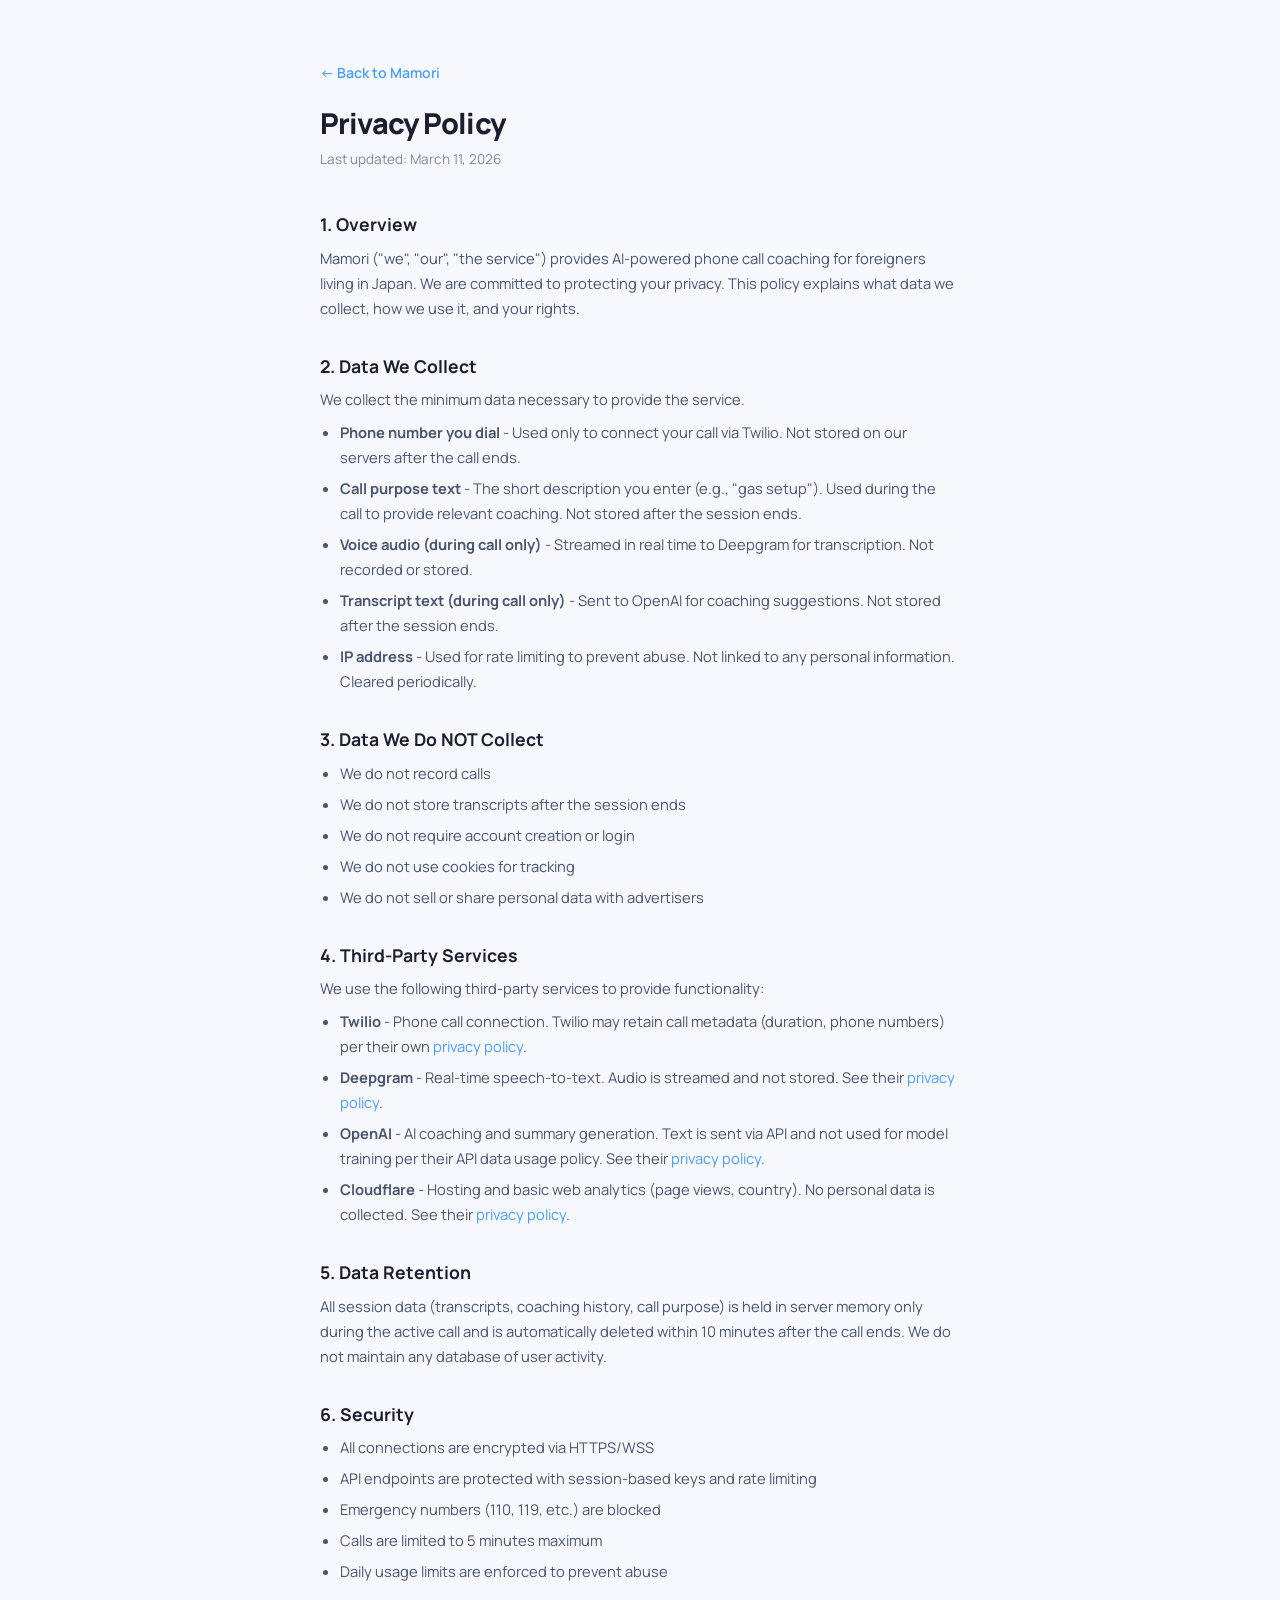
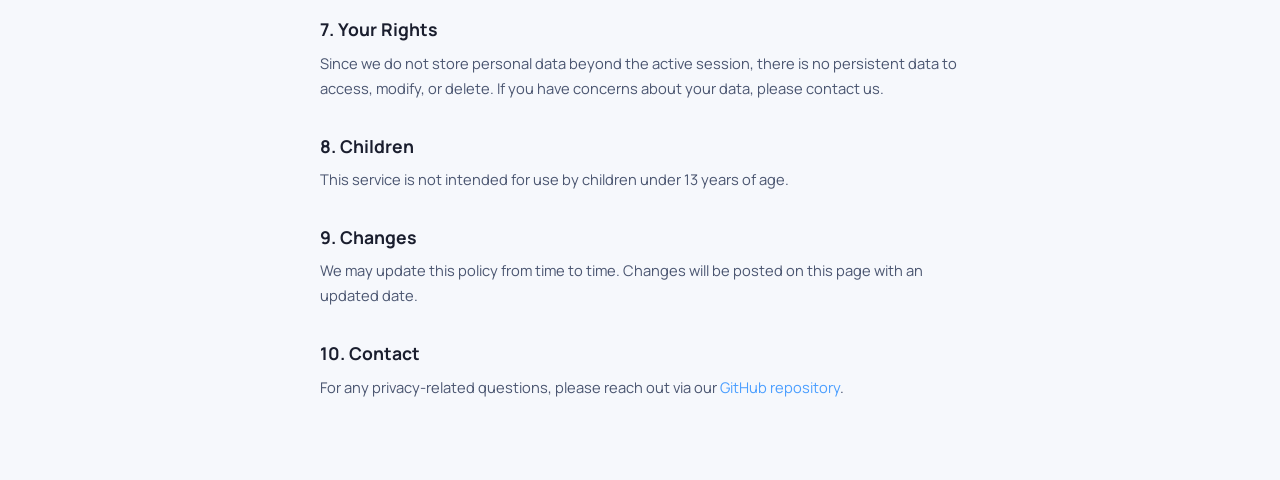
==== privacy.html @ 4e808276 "Add privacy policy page and footer link Co-Authored-By: Claude Opus 4.6 <noreply@anthropic.com>" ====
<!DOCTYPE html>
<html lang="en">
<head>
  <meta charset="UTF-8">
  <meta name="viewport" content="width=device-width, initial-scale=1.0">
  <title>Privacy Policy - Mamori</title>
  <link rel="icon" href="data:image/svg+xml,<svg xmlns='http://www.w3.org/2000/svg' viewBox='0 0 100 100'><text y='.9em' font-size='90'>🛡️</text></svg>">
  <link rel="stylesheet" href="style.css">
  <style>
    .policy { max-width: 680px; margin: 0 auto; padding: 60px 20px 80px; }
    .policy h1 { font-size: 1.8rem; margin-bottom: 8px; }
    .policy .updated { color: var(--text-dim); font-size: 0.85rem; margin-bottom: 40px; }
    .policy h2 { font-size: 1.1rem; margin-top: 32px; margin-bottom: 8px; color: var(--text); }
    .policy p, .policy li { color: var(--text-sub); font-size: 0.92rem; line-height: 1.7; }
    .policy ul { padding-left: 20px; margin-top: 8px; }
    .policy li { margin-bottom: 6px; }
    .policy a { color: var(--accent-blue); text-decoration: none; }
    .policy a:hover { text-decoration: underline; }
    .back-link { display: inline-block; margin-bottom: 24px; color: var(--accent-blue); text-decoration: none; font-size: 0.88rem; font-weight: 600; }
    .back-link:hover { text-decoration: underline; }
  </style>
</head>
<body>
  <div class="policy">
    <a href="/" class="back-link">&larr; Back to Mamori</a>
    <h1>Privacy Policy</h1>
    <p class="updated">Last updated: March 11, 2026</p>

    <h2>1. Overview</h2>
    <p>Mamori ("we", "our", "the service") provides AI-powered phone call coaching for foreigners living in Japan. We are committed to protecting your privacy. This policy explains what data we collect, how we use it, and your rights.</p>

    <h2>2. Data We Collect</h2>
    <p>We collect the minimum data necessary to provide the service.</p>
    <ul>
      <li><strong>Phone number you dial</strong> - Used only to connect your call via Twilio. Not stored on our servers after the call ends.</li>
      <li><strong>Call purpose text</strong> - The short description you enter (e.g., "gas setup"). Used during the call to provide relevant coaching. Not stored after the session ends.</li>
      <li><strong>Voice audio (during call only)</strong> - Streamed in real time to Deepgram for transcription. Not recorded or stored.</li>
      <li><strong>Transcript text (during call only)</strong> - Sent to OpenAI for coaching suggestions. Not stored after the session ends.</li>
      <li><strong>IP address</strong> - Used for rate limiting to prevent abuse. Not linked to any personal information. Cleared periodically.</li>
    </ul>

    <h2>3. Data We Do NOT Collect</h2>
    <ul>
      <li>We do not record calls</li>
      <li>We do not store transcripts after the session ends</li>
      <li>We do not require account creation or login</li>
      <li>We do not use cookies for tracking</li>
      <li>We do not sell or share personal data with advertisers</li>
    </ul>

    <h2>4. Third-Party Services</h2>
    <p>We use the following third-party services to provide functionality:</p>
    <ul>
      <li><strong>Twilio</strong> - Phone call connection. Twilio may retain call metadata (duration, phone numbers) per their own <a href="https://www.twilio.com/legal/privacy" target="_blank" rel="noopener">privacy policy</a>.</li>
      <li><strong>Deepgram</strong> - Real-time speech-to-text. Audio is streamed and not stored. See their <a href="https://deepgram.com/privacy" target="_blank" rel="noopener">privacy policy</a>.</li>
      <li><strong>OpenAI</strong> - AI coaching and summary generation. Text is sent via API and not used for model training per their API data usage policy. See their <a href="https://openai.com/policies/privacy-policy" target="_blank" rel="noopener">privacy policy</a>.</li>
      <li><strong>Cloudflare</strong> - Hosting and basic web analytics (page views, country). No personal data is collected. See their <a href="https://www.cloudflare.com/privacypolicy/" target="_blank" rel="noopener">privacy policy</a>.</li>
    </ul>

    <h2>5. Data Retention</h2>
    <p>All session data (transcripts, coaching history, call purpose) is held in server memory only during the active call and is automatically deleted within 10 minutes after the call ends. We do not maintain any database of user activity.</p>

    <h2>6. Security</h2>
    <ul>
      <li>All connections are encrypted via HTTPS/WSS</li>
      <li>API endpoints are protected with session-based keys and rate limiting</li>
      <li>Emergency numbers (110, 119, etc.) are blocked</li>
      <li>Calls are limited to 5 minutes maximum</li>
      <li>Daily usage limits are enforced to prevent abuse</li>
    </ul>

    <h2>7. Your Rights</h2>
    <p>Since we do not store personal data beyond the active session, there is no persistent data to access, modify, or delete. If you have concerns about your data, please contact us.</p>

    <h2>8. Children</h2>
    <p>This service is not intended for use by children under 13 years of age.</p>

    <h2>9. Changes</h2>
    <p>We may update this policy from time to time. Changes will be posted on this page with an updated date.</p>

    <h2>10. Contact</h2>
    <p>For any privacy-related questions, please reach out via our <a href="https://github.com/minnanotasuke/minnanotasuke/issues" target="_blank" rel="noopener">GitHub repository</a>.</p>
  </div>
</body>
</html>
---- style.css ----
@import url('https://fonts.googleapis.com/css2?family=Manrope:wght@500;600;700;800&display=swap');

:root {
  --bg: #f6f8fc;
  --bg-warm: #f0f3fa;
  --surface: #ffffff;
  --surface-hover: #fafbff;
  --border: rgba(140, 160, 200, 0.2);
  --border-hover: rgba(89, 153, 255, 0.35);
  --text: #1a1e2e;
  --text-sub: #4a5570;
  --text-dim: #7b8aa6;
  --accent-blue: #4a9eff;
  --accent-purple: #9e78ff;
  --accent-green: #2ce5b5;
  --accent-red: #ff647f;
  --shadow-sm: 0 2px 12px rgba(100, 120, 180, 0.08);
  --shadow-md: 0 8px 30px rgba(100, 120, 180, 0.1);
  --shadow-lg: 0 16px 50px rgba(100, 120, 180, 0.12);
  --radius: 16px;
  --radius-sm: 12px;
}

* { margin: 0; padding: 0; box-sizing: border-box; }

html, body { min-height: 100%; }

body {
  font-family: 'Manrope', sans-serif;
  color: var(--text);
  background: var(--bg);
  -webkit-font-smoothing: antialiased;
  line-height: 1.5;
}

/* --- Ambient glow --- */
.ambient {
  position: fixed;
  inset: 0;
  pointer-events: none;
  z-index: 0;
  overflow: hidden;
}

.glow {
  position: absolute;
  border-radius: 50%;
  filter: blur(80px);
  opacity: 0.35;
  animation: glow-drift 16s ease-in-out infinite;
}

.glow-1 {
  width: 500px; height: 500px;
  top: -100px; left: -80px;
  background: rgba(89, 193, 255, 0.4);
}

.glow-2 {
  width: 400px; height: 400px;
  top: 20%; right: -120px;
  background: rgba(158, 120, 255, 0.3);
  animation-delay: -5s;
}

.glow-3 {
  width: 500px; height: 500px;
  bottom: -200px; left: 40%;
  background: rgba(44, 229, 181, 0.25);
  animation-delay: -10s;
}

/* --- Layout --- */
.container {
  position: relative;
  z-index: 1;
  max-width: 960px;
  margin: 0 auto;
  padding: clamp(16px, 4vw, 32px) clamp(16px, 5vw, 40px);
}

/* --- Nav --- */
.nav {
  display: flex;
  align-items: center;
  justify-content: space-between;
  margin-bottom: clamp(32px, 6vw, 56px);
}

.nav-brand {
  display: flex;
  align-items: center;
  gap: 10px;
}

.logo {
  width: 40px; height: 40px;
  display: flex;
  align-items: center;
  justify-content: center;
}

.brand-name {
  font-size: 1.3rem;
  font-weight: 800;
  letter-spacing: -0.02em;
  background: linear-gradient(135deg, #4a9eff, #9e78ff);
  -webkit-background-clip: text;
  background-clip: text;
  color: transparent;
}

.lang-switch {
  display: flex;
  gap: 4px;
}

.lang-btn {
  width: 34px; height: 34px;
  border-radius: 50%;
  border: 2px solid transparent;
  background: rgba(0, 0, 0, 0.04);
  font-size: 1.1rem;
  cursor: pointer;
  display: flex;
  align-items: center;
  justify-content: center;
  transition: all 0.2s ease;
}

.lang-btn:hover {
  background: rgba(0, 0, 0, 0.08);
  transform: scale(1.08);
}

.lang-btn.active {
  border-color: var(--accent-blue);
  background: rgba(74, 158, 255, 0.1);
}

/* --- Hero --- */
.hero {
  text-align: center;
  margin-bottom: clamp(40px, 8vw, 72px);
}

.hero-kicker {
  font-size: 0.72rem;
  font-weight: 700;
  letter-spacing: 0.14em;
  text-transform: uppercase;
  color: var(--text-dim);
  margin-bottom: 14px;
}

h1 {
  font-size: clamp(1.8rem, 5vw, 3.2rem);
  font-weight: 800;
  line-height: 1.15;
  letter-spacing: -0.03em;
  margin-bottom: 18px;
}

.gradient-text {
  background: linear-gradient(135deg, #4a9eff 10%, #9e78ff 50%, #2ce5b5 90%);
  -webkit-background-clip: text;
  background-clip: text;
  color: transparent;
}

.hero-desc {
  font-size: clamp(0.95rem, 2vw, 1.1rem);
  color: var(--text-sub);
  max-width: 52ch;
  margin: 0 auto;
  line-height: 1.7;
}

/* --- Section label --- */
.section-label {
  font-size: 0.7rem;
  font-weight: 700;
  letter-spacing: 0.14em;
  text-transform: uppercase;
  color: var(--text-dim);
  margin-bottom: 18px;
}

/* --- Features --- */
.features { margin-bottom: clamp(40px, 8vw, 64px); }

.feature-card-main {
  border-radius: var(--radius);
  border: 1px solid var(--border);
  background: var(--surface);
  padding: clamp(28px, 5vw, 40px);
  box-shadow: var(--shadow-md);
}

.feature-icon {
  font-size: 2.4rem;
  margin-bottom: 16px;
}

.feature-card-main h2 {
  font-size: 1.2rem;
  font-weight: 800;
  letter-spacing: -0.02em;
  margin-bottom: 24px;
}

.feature-steps {
  display: flex;
  flex-direction: column;
  gap: 20px;
  margin-bottom: 28px;
}

.feature-step {
  display: flex;
  gap: 16px;
  align-items: flex-start;
}

.step-num {
  width: 32px;
  height: 32px;
  border-radius: 50%;
  background: linear-gradient(135deg, var(--accent-blue), var(--accent-purple));
  color: white;
  font-size: 0.85rem;
  font-weight: 700;
  display: flex;
  align-items: center;
  justify-content: center;
  flex-shrink: 0;
}

.feature-step strong {
  display: block;
  font-size: 0.95rem;
  font-weight: 700;
  margin-bottom: 4px;
}

.feature-step p {
  font-size: 0.84rem;
  color: var(--text-sub);
  line-height: 1.6;
}

.btn-start {
  display: inline-flex;
  align-items: center;
  justify-content: center;
  padding: 14px 32px;
  border-radius: var(--radius-sm);
  background: linear-gradient(135deg, var(--accent-blue), var(--accent-purple));
  color: white;
  font-size: 1rem;
  font-weight: 700;
  text-decoration: none;
  transition: all 0.25s ease;
  box-shadow: 0 4px 20px rgba(74, 158, 255, 0.3);
  width: 100%;
  text-align: center;
}

.btn-start:hover {
  transform: translateY(-2px);
  box-shadow: 0 8px 30px rgba(74, 158, 255, 0.4);
}

/* --- Use Cases --- */
.use-cases { margin-bottom: clamp(40px, 8vw, 56px); }

.use-cases-grid {
  display: flex;
  flex-wrap: wrap;
  gap: 10px;
}

.use-case-chip {
  padding: 10px 18px;
  border-radius: 999px;
  border: 1px solid var(--border);
  background: var(--surface);
  font-size: 0.85rem;
  font-weight: 600;
  color: var(--text-sub);
  box-shadow: var(--shadow-sm);
}

/* --- CTA Bottom --- */
.cta-bottom {
  text-align: center;
  margin-bottom: clamp(40px, 8vw, 56px);
}

.cta-bottom .btn-start {
  max-width: 360px;
  margin: 0 auto;
}

.cta-sub {
  font-size: 0.78rem;
  color: var(--text-dim);
  margin-top: 10px;
}

/* --- Why section --- */
.why { margin-bottom: clamp(40px, 8vw, 56px); }

.why-grid {
  display: grid;
  grid-template-columns: repeat(3, 1fr);
  gap: 16px;
}

.why-card {
  border-radius: var(--radius);
  border: 1px solid var(--border);
  background: var(--surface);
  padding: 24px;
  box-shadow: var(--shadow-sm);
  text-align: center;
}

.why-icon {
  width: 48px; height: 48px;
  border-radius: 14px;
  display: inline-flex;
  align-items: center;
  justify-content: center;
  font-size: 1.4rem;
  background: linear-gradient(135deg, rgba(74, 158, 255, 0.12), rgba(158, 120, 255, 0.1));
  border: 1px solid rgba(74, 158, 255, 0.15);
  margin-bottom: 12px;
}

.why-card h3 {
  font-size: 0.92rem;
  font-weight: 700;
  margin-bottom: 6px;
}

.why-card p {
  font-size: 0.8rem;
  color: var(--text-sub);
  line-height: 1.55;
}

/* --- Footer --- */
.footer {
  text-align: center;
  padding: 24px 0;
  border-top: 1px solid var(--border);
}

.footer-text {
  font-size: 0.78rem;
  color: var(--text-dim);
}

.footer-links {
  margin-top: 8px;
}

.footer-links a {
  font-size: 0.75rem;
  color: var(--text-dim);
  text-decoration: none;
}

.footer-links a:hover {
  color: var(--accent-blue);
  text-decoration: underline;
}

/* --- Animations --- */
@keyframes glow-drift {
  0%, 100% { transform: translate(0, 0) scale(1); }
  50% { transform: translate(15px, -10px) scale(1.05); }
}

@keyframes pulse-dot {
  0% { box-shadow: 0 0 0 0 rgba(44, 229, 181, 0.4); }
  70% { box-shadow: 0 0 0 8px transparent; }
  100% { box-shadow: 0 0 0 0 transparent; }
}

/* --- Responsive --- */
@media (max-width: 720px) {
  .tools-grid {
    grid-template-columns: 1fr;
  }

  .why-grid {
    grid-template-columns: 1fr;
  }

  h1 { font-size: 1.7rem; }
}

@media (prefers-reduced-motion: reduce) {
  *, *::before, *::after {
    animation: none !important;
    transition: none !important;
  }
}
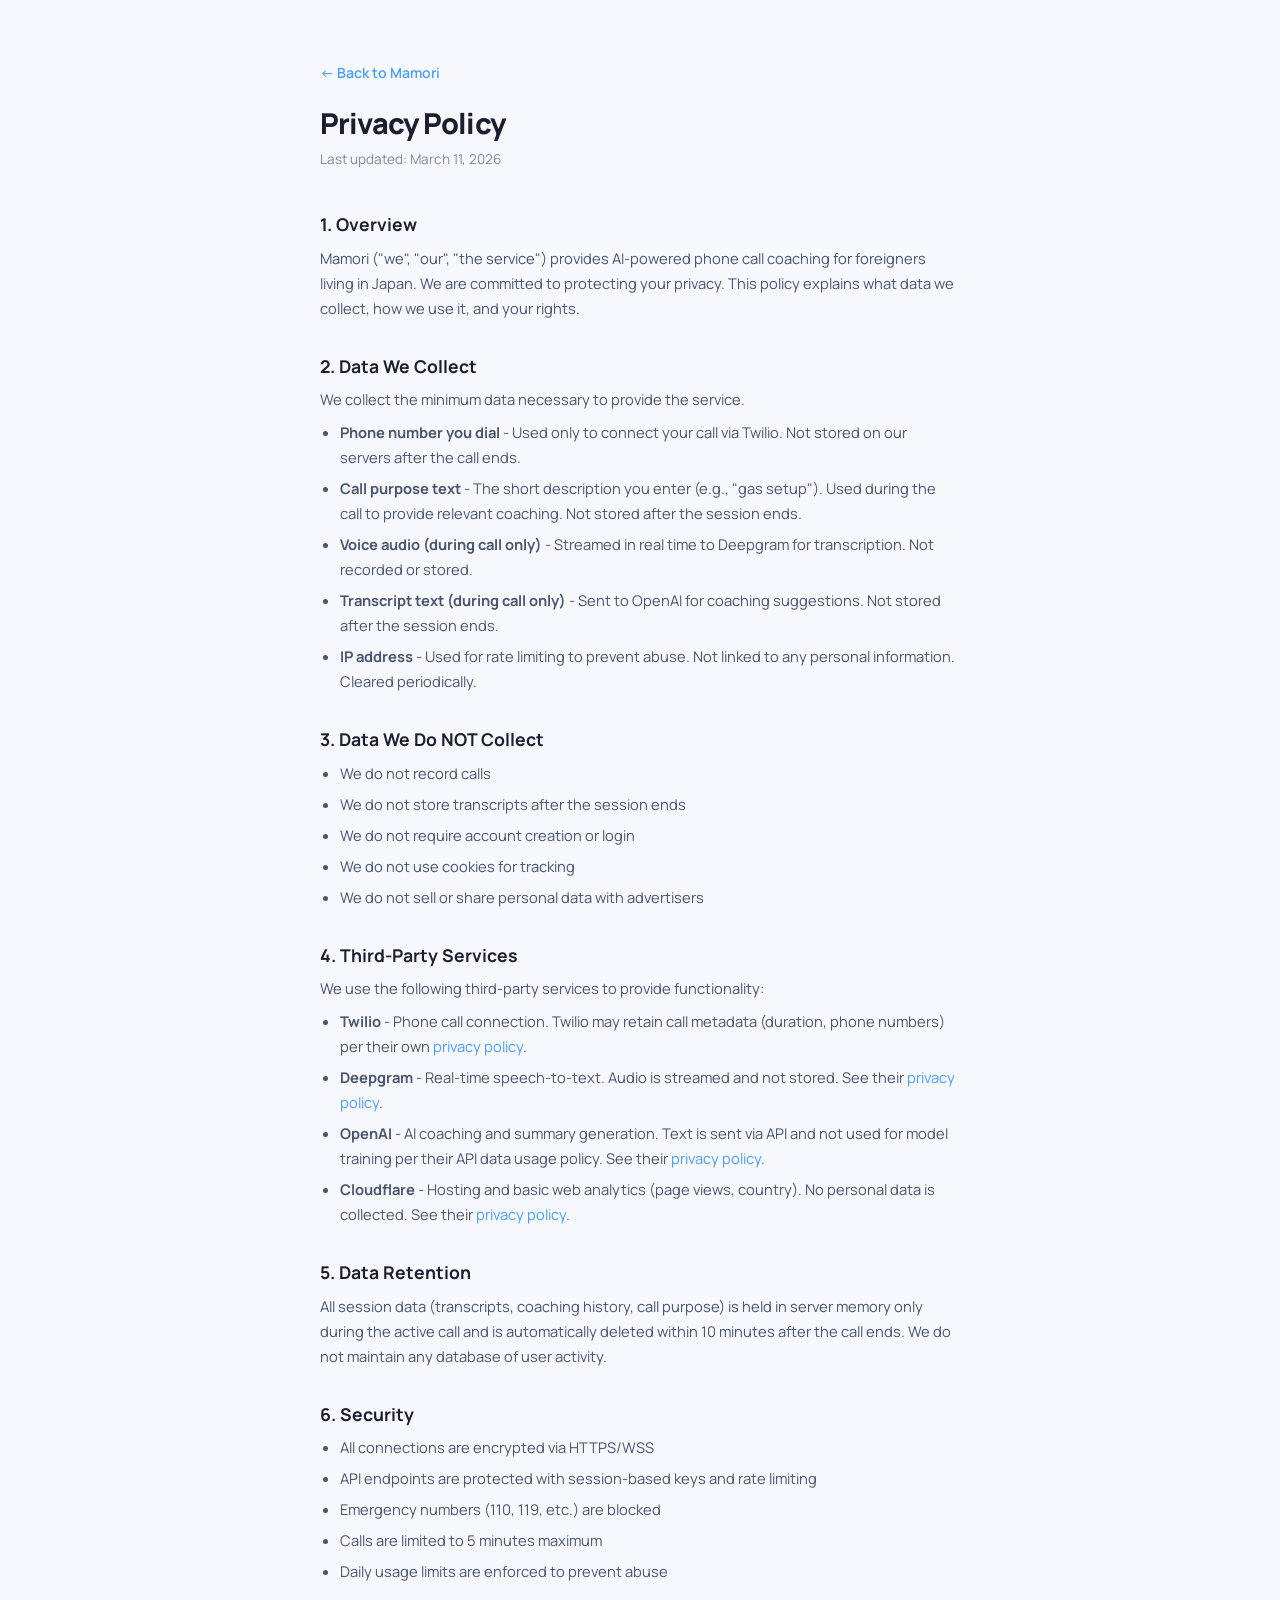
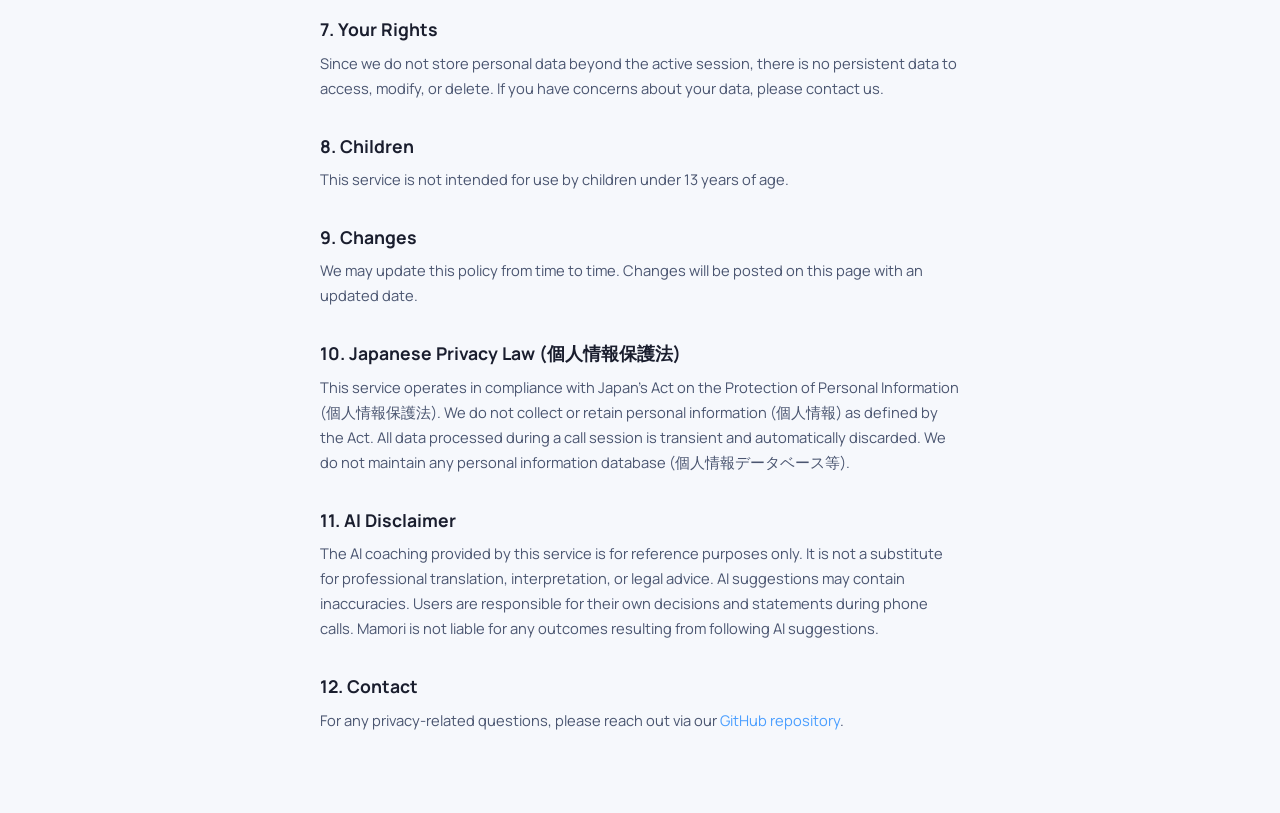
==== commit 1d815a7b: "Add Japanese privacy law compliance and AI disclaimer to privacy policy Co-Authored-By: Claude Opus " ====
--- a/privacy.html
+++ b/privacy.html
@@ -78,7 +78,13 @@
     <h2>9. Changes</h2>
     <p>We may update this policy from time to time. Changes will be posted on this page with an updated date.</p>
 
-    <h2>10. Contact</h2>
+    <h2>10. Japanese Privacy Law (個人情報保護法)</h2>
+    <p>This service operates in compliance with Japan's Act on the Protection of Personal Information (個人情報保護法). We do not collect or retain personal information (個人情報) as defined by the Act. All data processed during a call session is transient and automatically discarded. We do not maintain any personal information database (個人情報データベース等).</p>
+
+    <h2>11. AI Disclaimer</h2>
+    <p>The AI coaching provided by this service is for reference purposes only. It is not a substitute for professional translation, interpretation, or legal advice. AI suggestions may contain inaccuracies. Users are responsible for their own decisions and statements during phone calls. Mamori is not liable for any outcomes resulting from following AI suggestions.</p>
+
+    <h2>12. Contact</h2>
     <p>For any privacy-related questions, please reach out via our <a href="https://github.com/minnanotasuke/minnanotasuke/issues" target="_blank" rel="noopener">GitHub repository</a>.</p>
   </div>
 </body>
